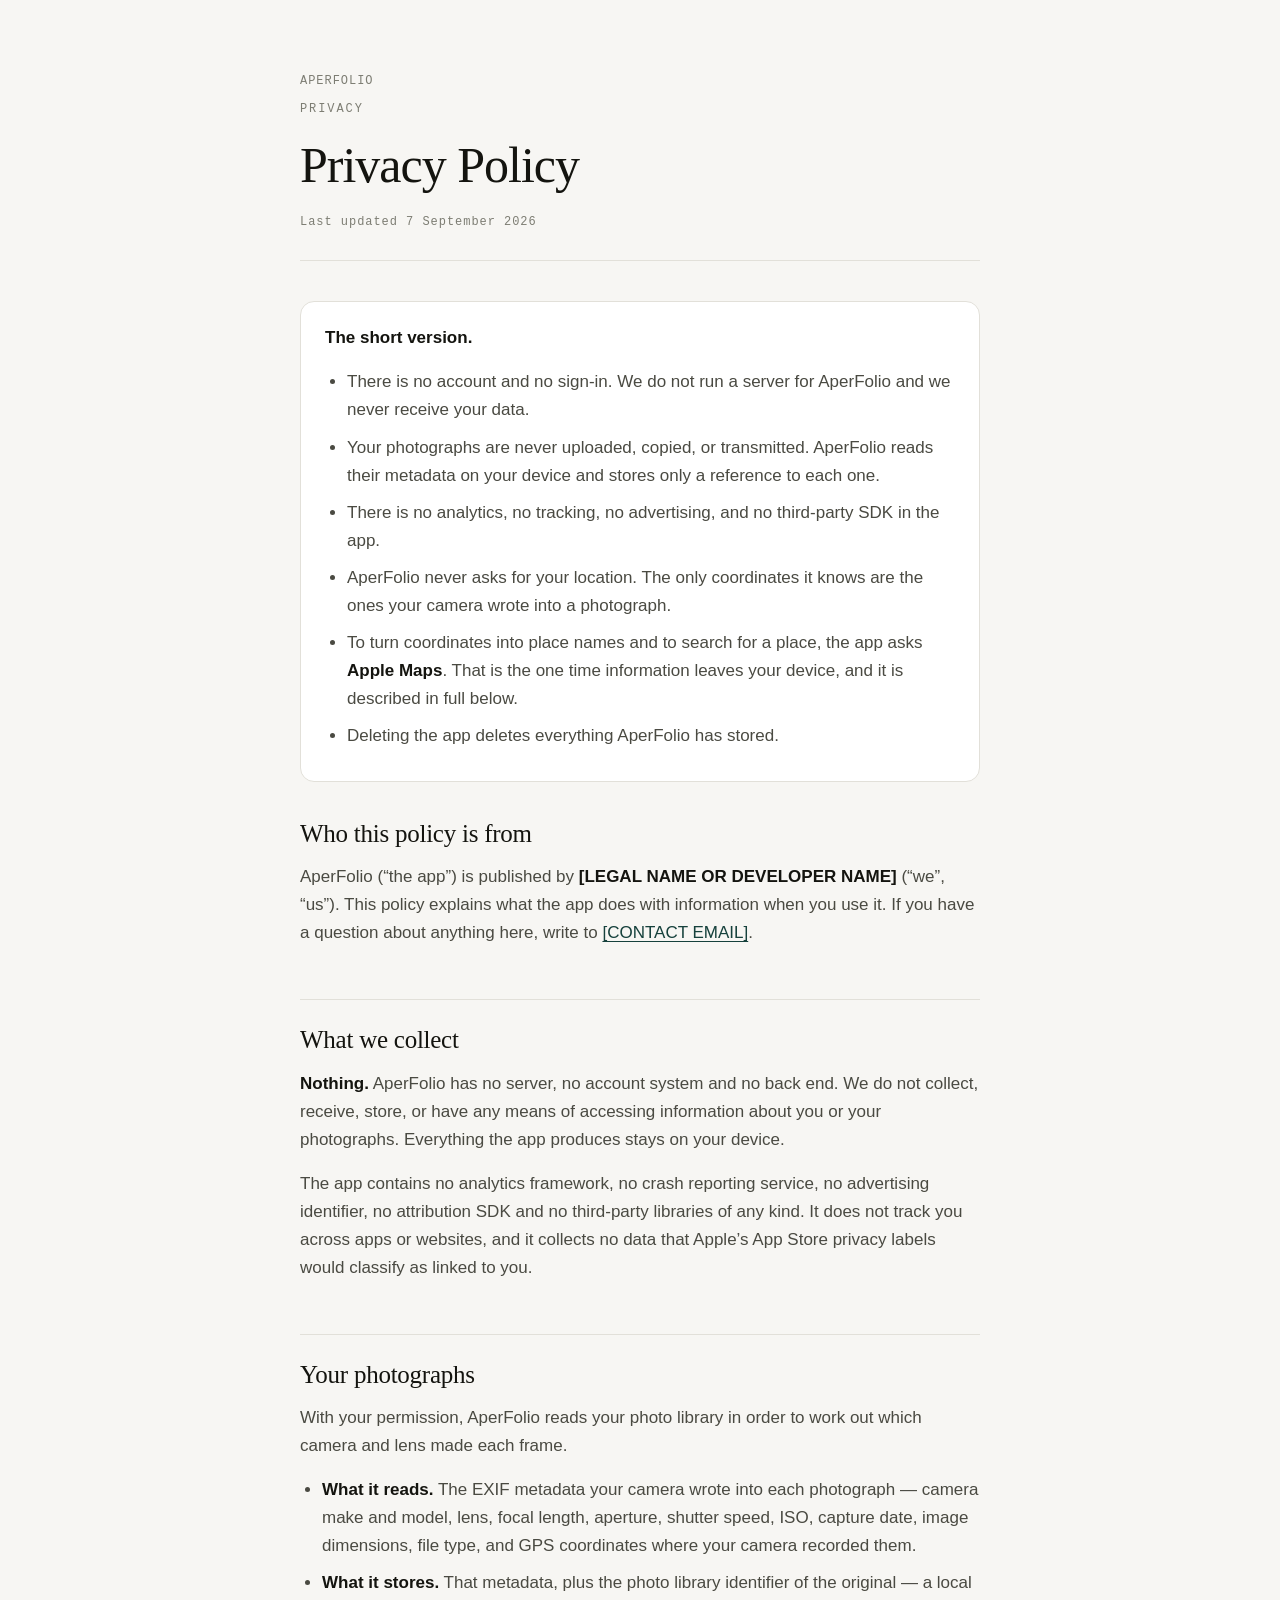
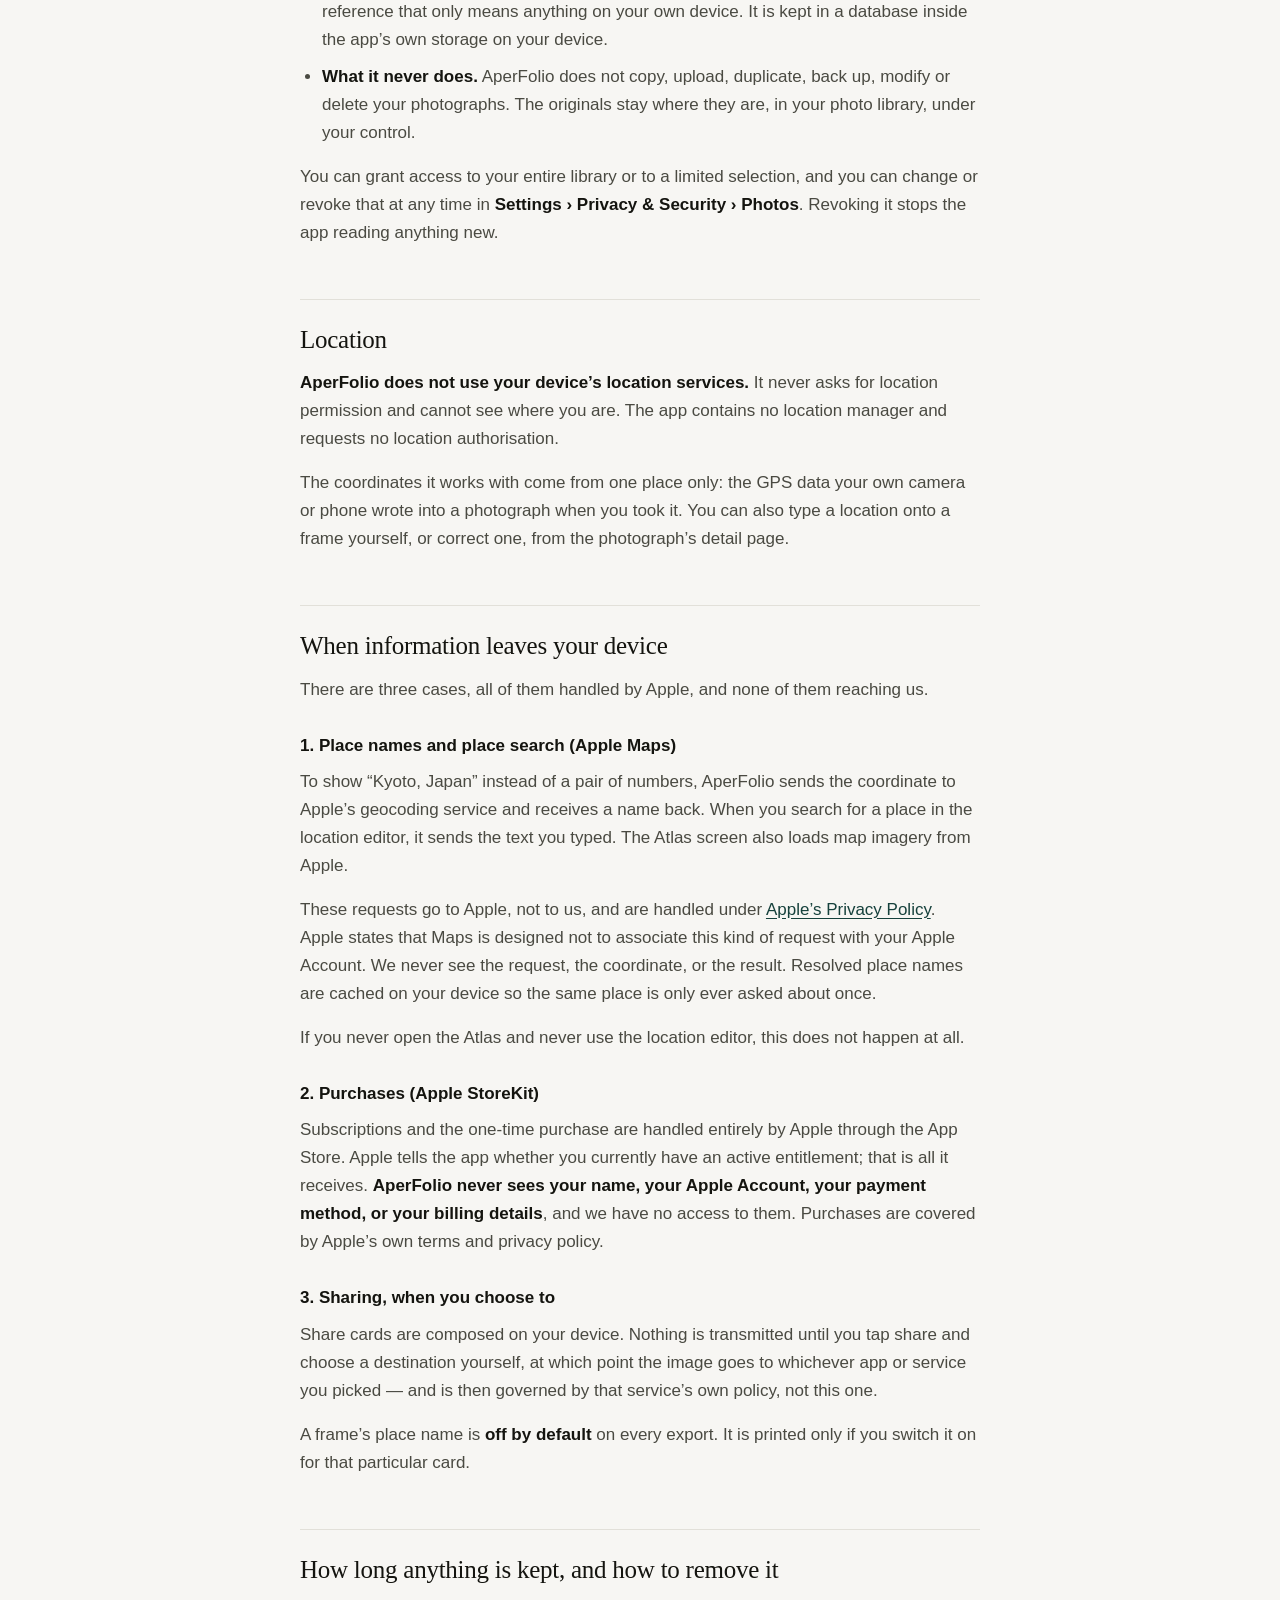
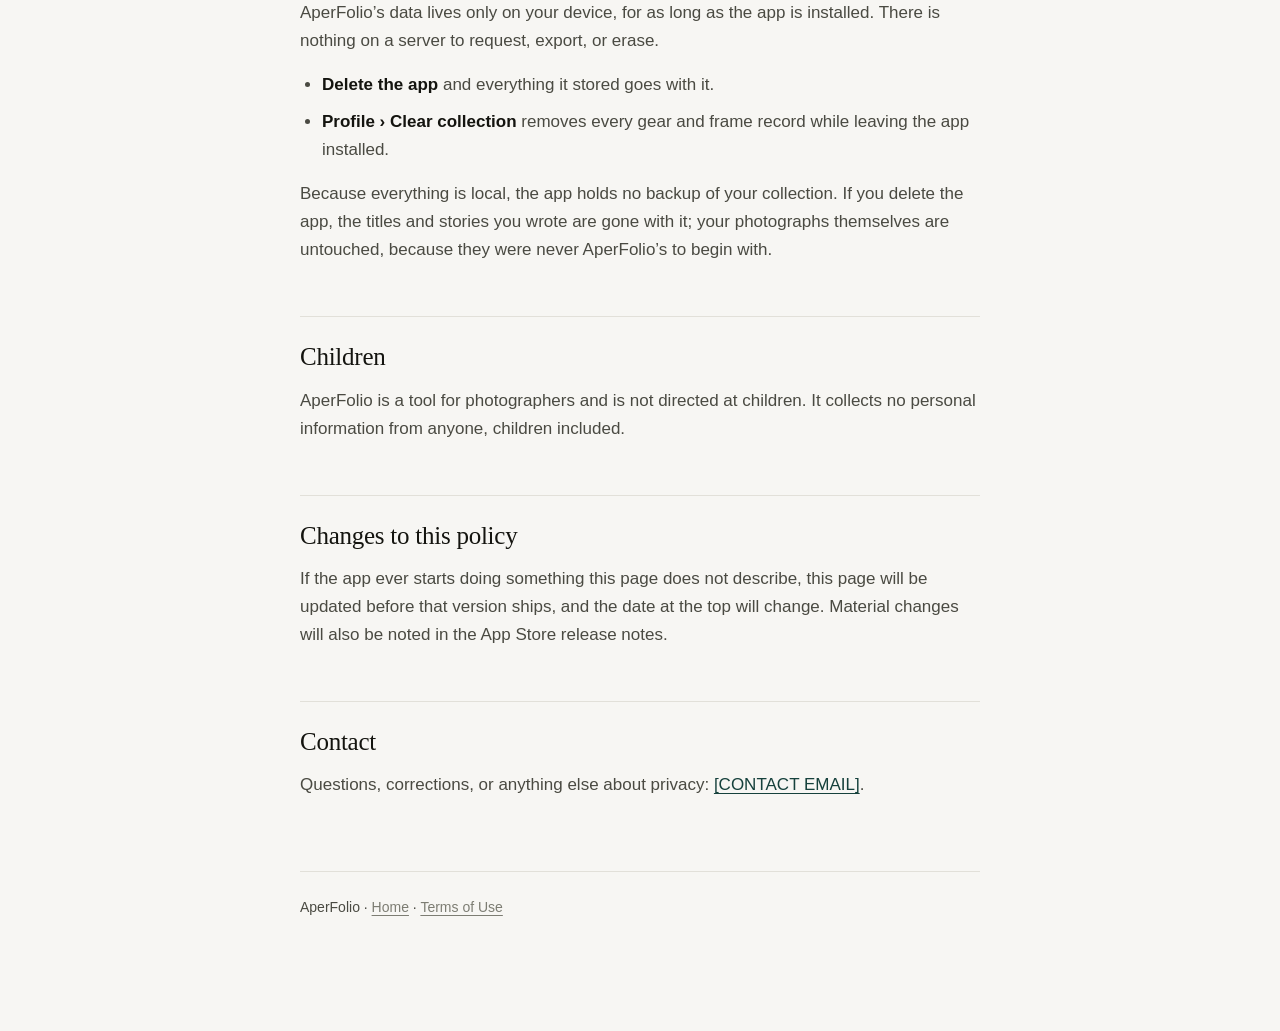
==== privacy.html @ 3537e6a0 "Add privacy policy and terms of use The two pages AperFolio's paywall links to. App Review checks bo" ====
<!doctype html>
<html lang="en">
<head>
<meta charset="utf-8">
<meta name="viewport" content="width=device-width, initial-scale=1">
<title>Privacy Policy — AperFolio</title>
<meta name="description" content="How AperFolio handles your photographs and your data. Nothing is uploaded, and there is no account.">
<link rel="stylesheet" href="style.css">
</head>
<body>
<div class="wrap">

<header class="masthead">
  <nav class="crumbs"><a href="./">AperFolio</a></nav>
  <p class="eyebrow">Privacy</p>
  <h1>Privacy Policy</h1>
  <p class="updated">Last updated 7 September 2026</p>
</header>

<div class="summary">
  <p><strong>The short version.</strong></p>
  <ul>
    <li>There is no account and no sign-in. We do not run a server for AperFolio and we never receive your data.</li>
    <li>Your photographs are never uploaded, copied, or transmitted. AperFolio reads their metadata on your device and stores only a reference to each one.</li>
    <li>There is no analytics, no tracking, no advertising, and no third-party SDK in the app.</li>
    <li>AperFolio never asks for your location. The only coordinates it knows are the ones your camera wrote into a photograph.</li>
    <li>To turn coordinates into place names and to search for a place, the app asks <strong>Apple Maps</strong>. That is the one time information leaves your device, and it is described in full below.</li>
    <li>Deleting the app deletes everything AperFolio has stored.</li>
  </ul>
</div>

<h2>Who this policy is from</h2>
<p>
  AperFolio (“the app”) is published by <strong>[LEGAL NAME OR DEVELOPER NAME]</strong>
  (“we”, “us”). This policy explains what the app does with information when you use it.
  If you have a question about anything here, write to
  <a href="mailto:[CONTACT EMAIL]">[CONTACT EMAIL]</a>.
</p>

<h2>What we collect</h2>
<p>
  <strong>Nothing.</strong> AperFolio has no server, no account system and no
  back end. We do not collect, receive, store, or have any means of accessing
  information about you or your photographs. Everything the app produces stays
  on your device.
</p>
<p>
  The app contains no analytics framework, no crash reporting service, no
  advertising identifier, no attribution SDK and no third-party libraries of
  any kind. It does not track you across apps or websites, and it collects no
  data that Apple’s App Store privacy labels would classify as linked to you.
</p>

<h2>Your photographs</h2>
<p>
  With your permission, AperFolio reads your photo library in order to work out
  which camera and lens made each frame.
</p>
<ul>
  <li>
    <strong>What it reads.</strong> The EXIF metadata your camera wrote into each
    photograph — camera make and model, lens, focal length, aperture, shutter
    speed, ISO, capture date, image dimensions, file type, and GPS coordinates
    where your camera recorded them.
  </li>
  <li>
    <strong>What it stores.</strong> That metadata, plus the photo library
    identifier of the original — a local reference that only means anything on
    your own device. It is kept in a database inside the app’s own storage on
    your device.
  </li>
  <li>
    <strong>What it never does.</strong> AperFolio does not copy, upload,
    duplicate, back up, modify or delete your photographs. The originals stay
    where they are, in your photo library, under your control.
  </li>
</ul>
<p>
  You can grant access to your entire library or to a limited selection, and you
  can change or revoke that at any time in <strong>Settings › Privacy &amp;
  Security › Photos</strong>. Revoking it stops the app reading anything new.
</p>

<h2>Location</h2>
<p>
  <strong>AperFolio does not use your device’s location services.</strong> It
  never asks for location permission and cannot see where you are. The app
  contains no location manager and requests no location authorisation.
</p>
<p>
  The coordinates it works with come from one place only: the GPS data your own
  camera or phone wrote into a photograph when you took it. You can also type a
  location onto a frame yourself, or correct one, from the photograph’s detail
  page.
</p>

<h2>When information leaves your device</h2>
<p>
  There are three cases, all of them handled by Apple, and none of them
  reaching us.
</p>

<h3>1. Place names and place search (Apple Maps)</h3>
<p>
  To show “Kyoto, Japan” instead of a pair of numbers, AperFolio sends the
  coordinate to Apple’s geocoding service and receives a name back. When you
  search for a place in the location editor, it sends the text you typed. The
  Atlas screen also loads map imagery from Apple.
</p>
<p>
  These requests go to Apple, not to us, and are handled under
  <a href="https://www.apple.com/legal/privacy/" rel="noopener">Apple’s Privacy
  Policy</a>. Apple states that Maps is designed not to associate this kind of
  request with your Apple Account. We never see the request, the coordinate, or
  the result. Resolved place names are cached on your device so the same place
  is only ever asked about once.
</p>
<p>
  If you never open the Atlas and never use the location editor, this does not
  happen at all.
</p>

<h3>2. Purchases (Apple StoreKit)</h3>
<p>
  Subscriptions and the one-time purchase are handled entirely by Apple through
  the App Store. Apple tells the app whether you currently have an active
  entitlement; that is all it receives. <strong>AperFolio never sees your name,
  your Apple Account, your payment method, or your billing details</strong>, and
  we have no access to them. Purchases are covered by Apple’s own terms and
  privacy policy.
</p>

<h3>3. Sharing, when you choose to</h3>
<p>
  Share cards are composed on your device. Nothing is transmitted until you tap
  share and choose a destination yourself, at which point the image goes to
  whichever app or service you picked — and is then governed by that service’s
  own policy, not this one.
</p>
<p>
  A frame’s place name is <strong>off by default</strong> on every export. It is
  printed only if you switch it on for that particular card.
</p>

<h2>How long anything is kept, and how to remove it</h2>
<p>
  AperFolio’s data lives only on your device, for as long as the app is
  installed. There is nothing on a server to request, export, or erase.
</p>
<ul>
  <li><strong>Delete the app</strong> and everything it stored goes with it.</li>
  <li><strong>Profile › Clear collection</strong> removes every gear and frame
      record while leaving the app installed.</li>
</ul>
<p>
  Because everything is local, the app holds no backup of your collection. If
  you delete the app, the titles and stories you wrote are gone with it; your
  photographs themselves are untouched, because they were never AperFolio’s to
  begin with.
</p>

<h2>Children</h2>
<p>
  AperFolio is a tool for photographers and is not directed at children. It
  collects no personal information from anyone, children included.
</p>

<h2>Changes to this policy</h2>
<p>
  If the app ever starts doing something this page does not describe, this page
  will be updated before that version ships, and the date at the top will
  change. Material changes will also be noted in the App Store release notes.
</p>

<h2>Contact</h2>
<p>
  Questions, corrections, or anything else about privacy:
  <a href="mailto:[CONTACT EMAIL]">[CONTACT EMAIL]</a>.
</p>

<footer>
  <p>
    AperFolio · <a href="./">Home</a> · <a href="terms.html">Terms of Use</a>
  </p>
</footer>

</div>
</body>
</html>
---- style.css ----
/* AperFolio — legal pages.
   One stylesheet for all three, kept close to the app's register: a serif for
   the headings, a mono for the eyebrows, and a warm paper ground. */

:root {
    color-scheme: light dark;
    --bg: #f7f6f3;
    --surface: #ffffff;
    --ink: #14140f;
    --ink-secondary: #4a4a42;
    --ink-tertiary: #7d7d73;
    --rule: #e2e0d9;
    --accent: #16413c;
    --serif: "New York", ui-serif, Georgia, "Times New Roman", serif;
    --sans: -apple-system, BlinkMacSystemFont, "SF Pro Text", "Segoe UI", Roboto, sans-serif;
    --mono: ui-monospace, "SF Mono", SFMono-Regular, Menlo, Consolas, monospace;
}

@media (prefers-color-scheme: dark) {
    :root {
        --bg: #14140f;
        --surface: #1c1c17;
        --ink: #f2f1ec;
        --ink-secondary: #bfbdb4;
        --ink-tertiary: #8b8980;
        --rule: #2e2e27;
        --accent: #8fd3c6;
    }
}

* { box-sizing: border-box; }

html { -webkit-text-size-adjust: 100%; }

body {
    margin: 0;
    padding: 0 20px 96px;
    background: var(--bg);
    color: var(--ink);
    font-family: var(--sans);
    font-size: 17px;
    line-height: 1.65;
    -webkit-font-smoothing: antialiased;
}

.wrap { max-width: 680px; margin: 0 auto; }

header.masthead {
    padding: 72px 0 28px;
    border-bottom: 1px solid var(--rule);
    margin-bottom: 40px;
}

.eyebrow {
    font-family: var(--mono);
    font-size: 12px;
    letter-spacing: 0.16em;
    text-transform: uppercase;
    color: var(--ink-tertiary);
    margin: 0 0 18px;
}

h1 {
    font-family: var(--serif);
    font-weight: 400;
    font-size: clamp(34px, 7vw, 50px);
    line-height: 1.1;
    letter-spacing: -0.02em;
    margin: 0;
}

h2 {
    font-family: var(--serif);
    font-weight: 400;
    font-size: 25px;
    line-height: 1.25;
    letter-spacing: -0.01em;
    margin: 52px 0 14px;
    padding-top: 24px;
    border-top: 1px solid var(--rule);
}

h2:first-of-type { border-top: none; padding-top: 0; margin-top: 36px; }

h3 {
    font-family: var(--sans);
    font-weight: 600;
    font-size: 17px;
    margin: 28px 0 8px;
}

p, li { color: var(--ink-secondary); }
p { margin: 0 0 16px; }

ul { padding-left: 22px; margin: 0 0 16px; }
li { margin-bottom: 9px; }

strong { color: var(--ink); font-weight: 600; }

a { color: var(--accent); text-underline-offset: 3px; }
a:hover { text-decoration-thickness: 2px; }

/* The plain-language summary that opens each policy. */
.summary {
    background: var(--surface);
    border: 1px solid var(--rule);
    border-radius: 14px;
    padding: 22px 24px;
    margin: 0 0 8px;
}
.summary p:last-child { margin-bottom: 0; }
.summary ul { margin-bottom: 0; }

.updated {
    font-family: var(--mono);
    font-size: 12px;
    letter-spacing: 0.08em;
    color: var(--ink-tertiary);
    margin: 20px 0 0;
}

footer {
    margin-top: 72px;
    padding-top: 24px;
    border-top: 1px solid var(--rule);
    font-size: 14px;
    color: var(--ink-tertiary);
}
footer a { color: var(--ink-tertiary); }

nav.crumbs {
    font-family: var(--mono);
    font-size: 12px;
    letter-spacing: 0.08em;
    text-transform: uppercase;
    margin-bottom: 8px;
}
nav.crumbs a { color: var(--ink-tertiary); text-decoration: none; }
nav.crumbs a:hover { text-decoration: underline; }

/* Index page cards. */
.cards { display: grid; gap: 14px; margin-top: 34px; }
.card {
    display: block;
    background: var(--surface);
    border: 1px solid var(--rule);
    border-radius: 14px;
    padding: 22px 24px;
    text-decoration: none;
    color: inherit;
}
.card:hover { border-color: var(--ink-tertiary); }
.card .t { font-weight: 600; font-size: 18px; margin-bottom: 4px; color: var(--ink); }
.card .d { color: var(--ink-secondary); font-size: 15px; }
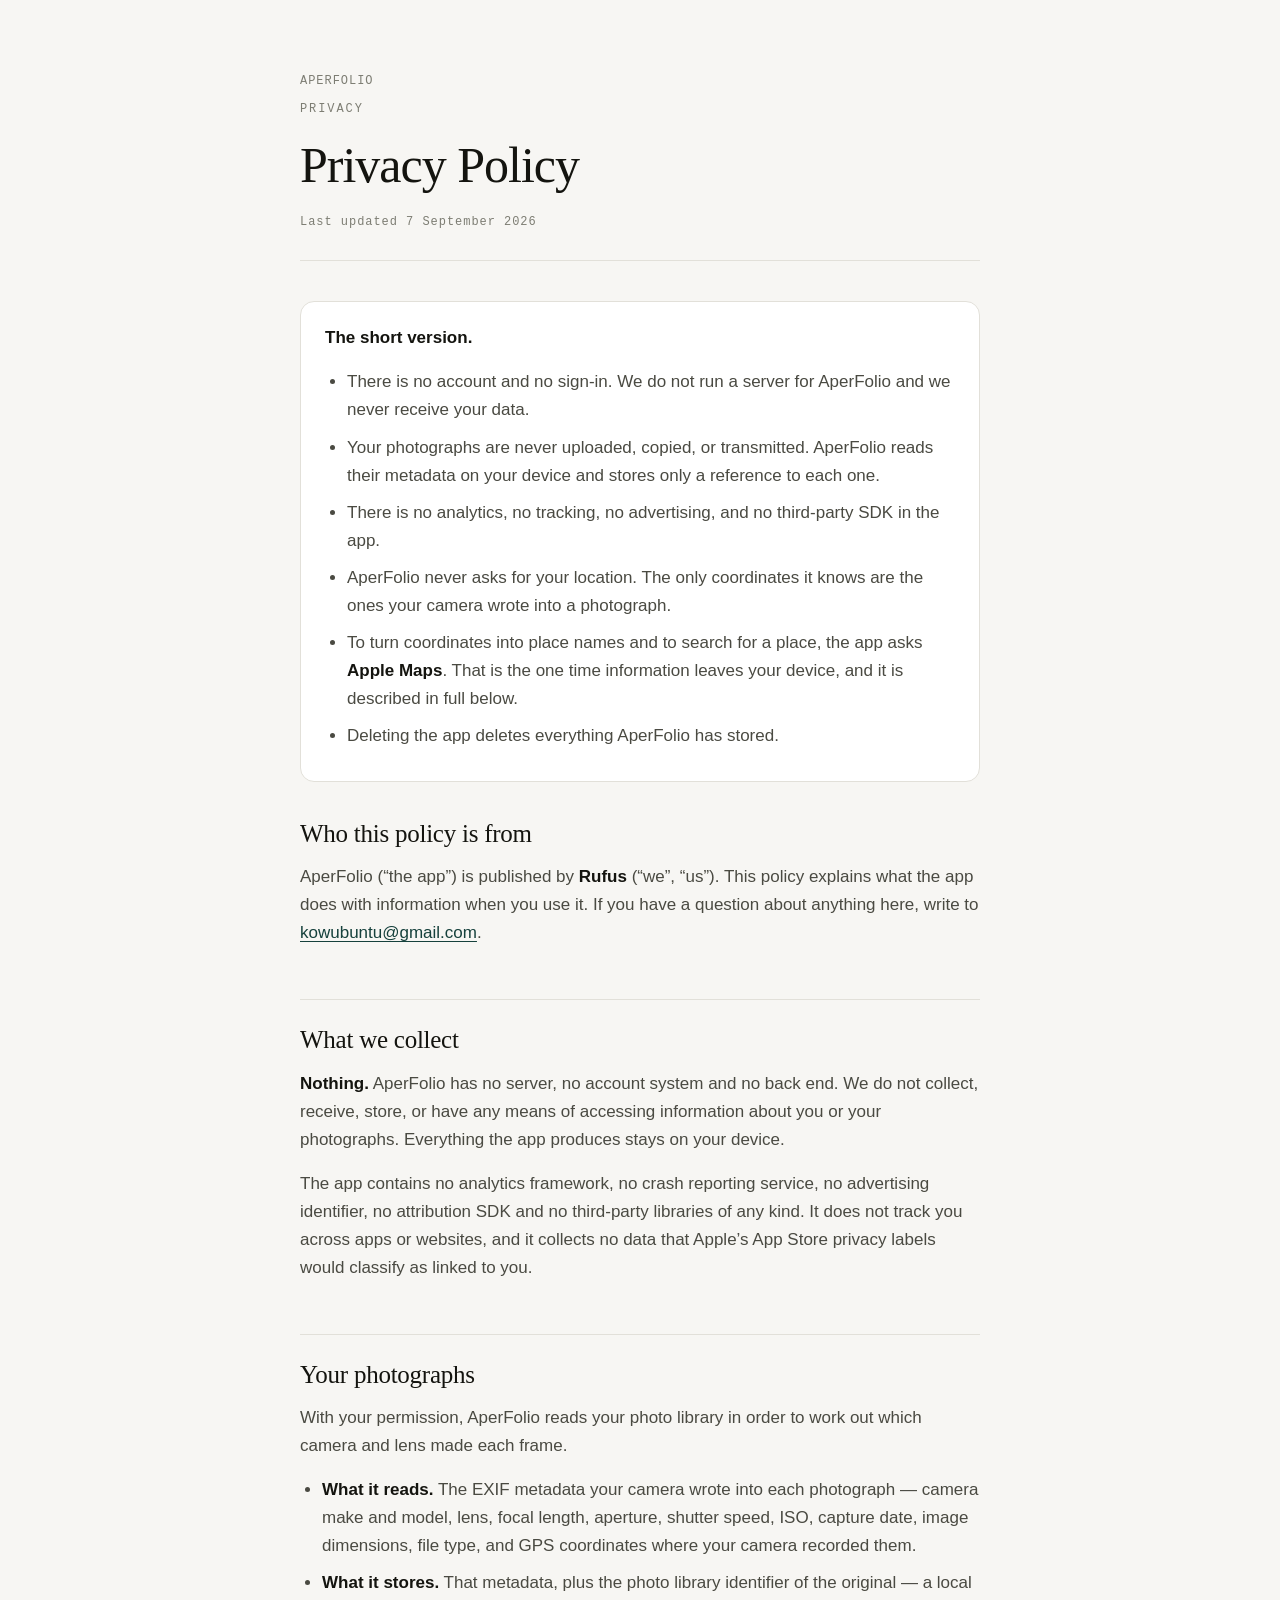
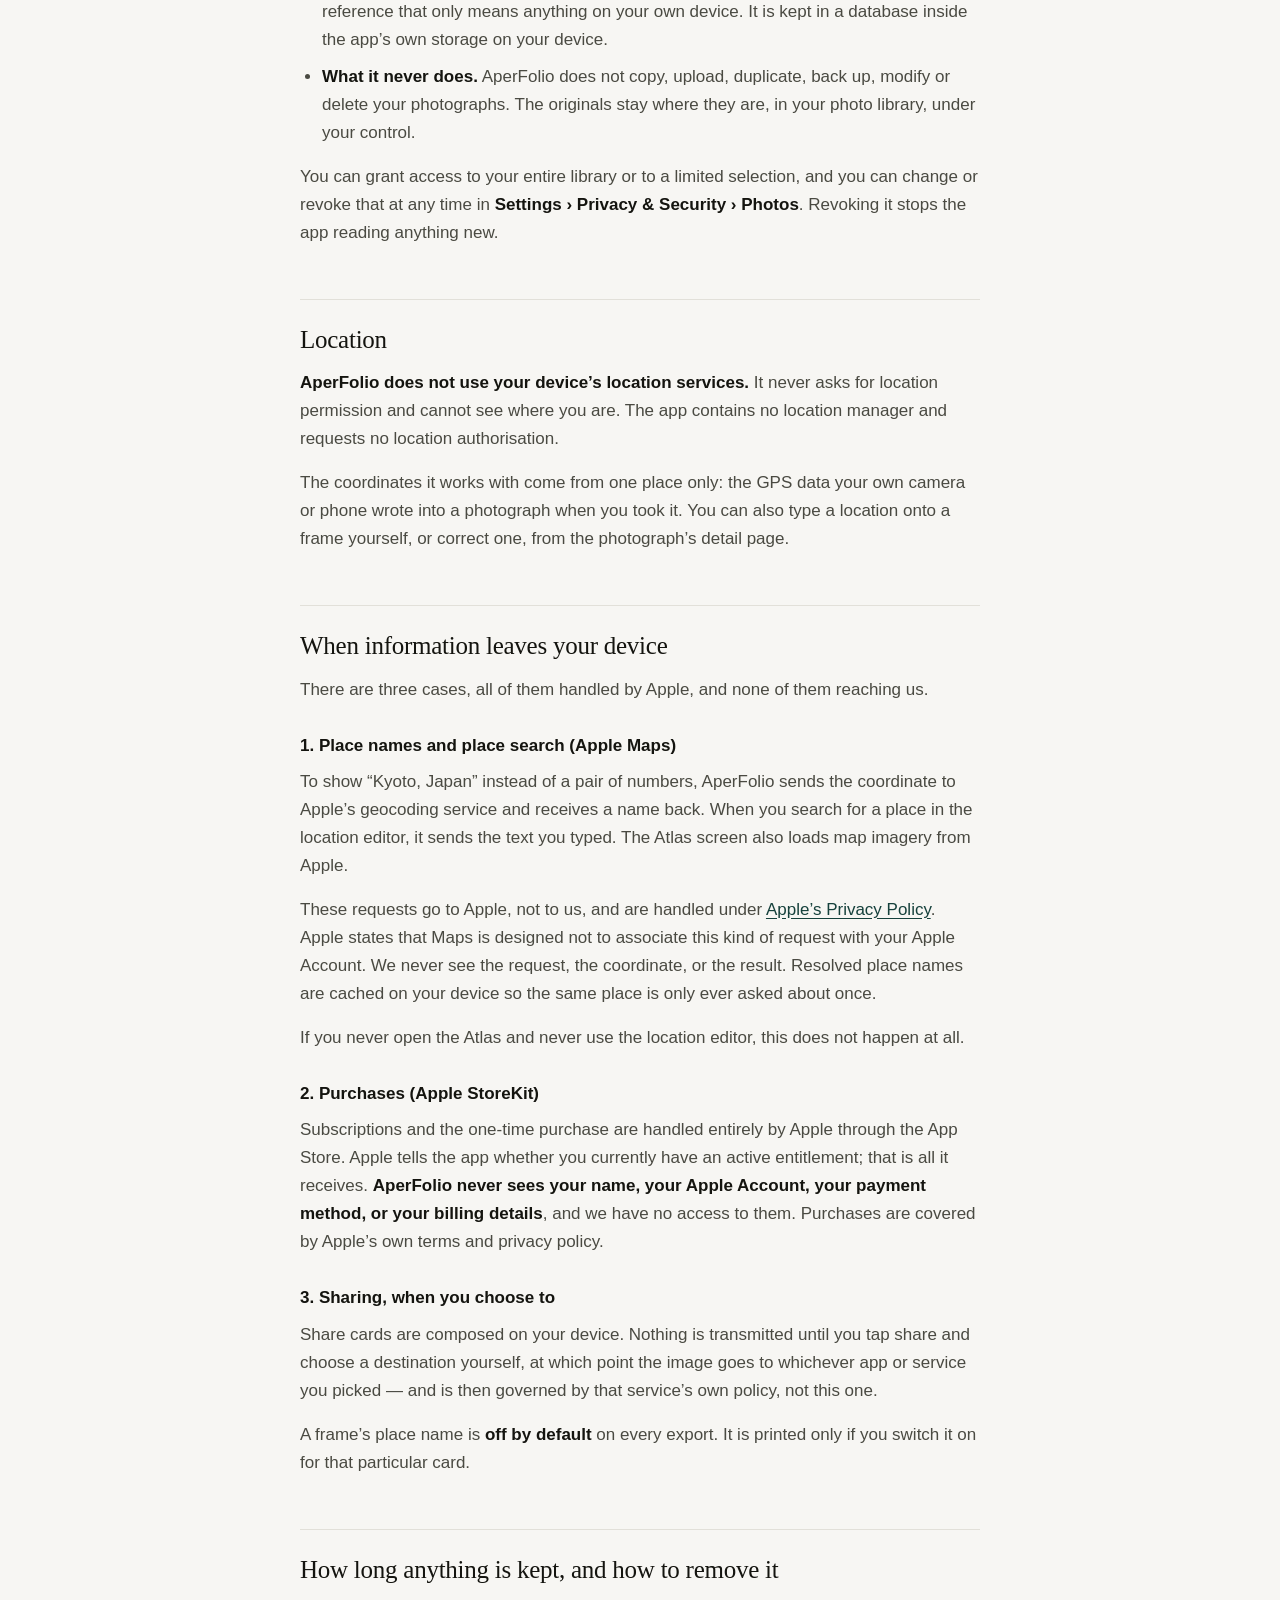
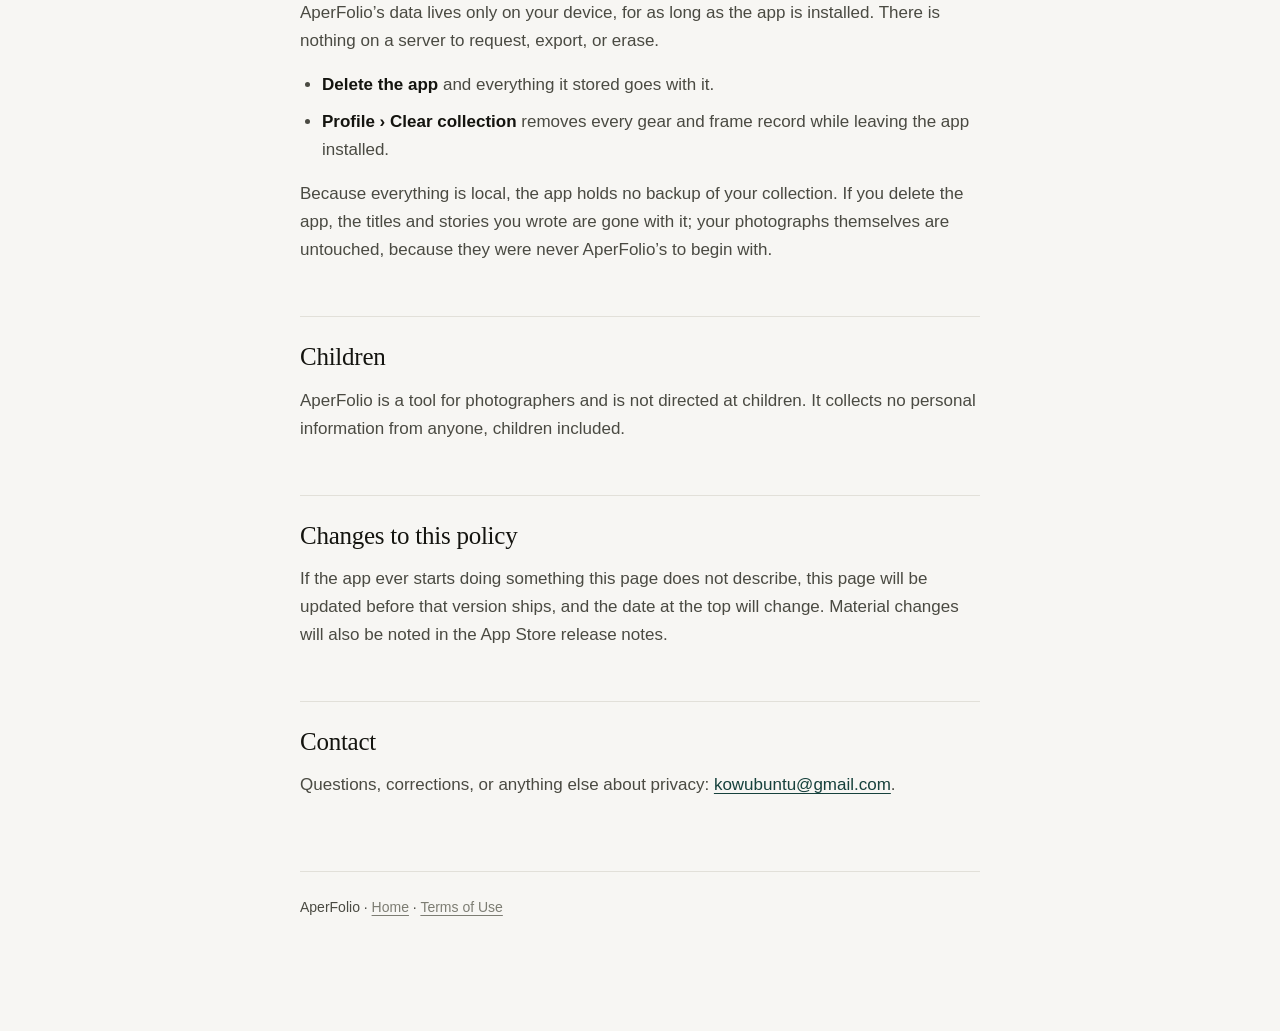
==== commit 0fb6ddf4: "Fill the publisher, contact address and governing law Rufus, kowubuntu@gmail.com, and England and Wa" ====
--- a/privacy.html
+++ b/privacy.html
@@ -31,10 +31,10 @@
 
 <h2>Who this policy is from</h2>
 <p>
-  AperFolio (“the app”) is published by <strong>[LEGAL NAME OR DEVELOPER NAME]</strong>
+  AperFolio (“the app”) is published by <strong>Rufus</strong>
   (“we”, “us”). This policy explains what the app does with information when you use it.
   If you have a question about anything here, write to
-  <a href="mailto:[CONTACT EMAIL]">[CONTACT EMAIL]</a>.
+  <a href="mailto:kowubuntu@gmail.com">kowubuntu@gmail.com</a>.
 </p>
 
 <h2>What we collect</h2>
@@ -175,7 +175,7 @@
 <h2>Contact</h2>
 <p>
   Questions, corrections, or anything else about privacy:
-  <a href="mailto:[CONTACT EMAIL]">[CONTACT EMAIL]</a>.
+  <a href="mailto:kowubuntu@gmail.com">kowubuntu@gmail.com</a>.
 </p>
 
 <footer>
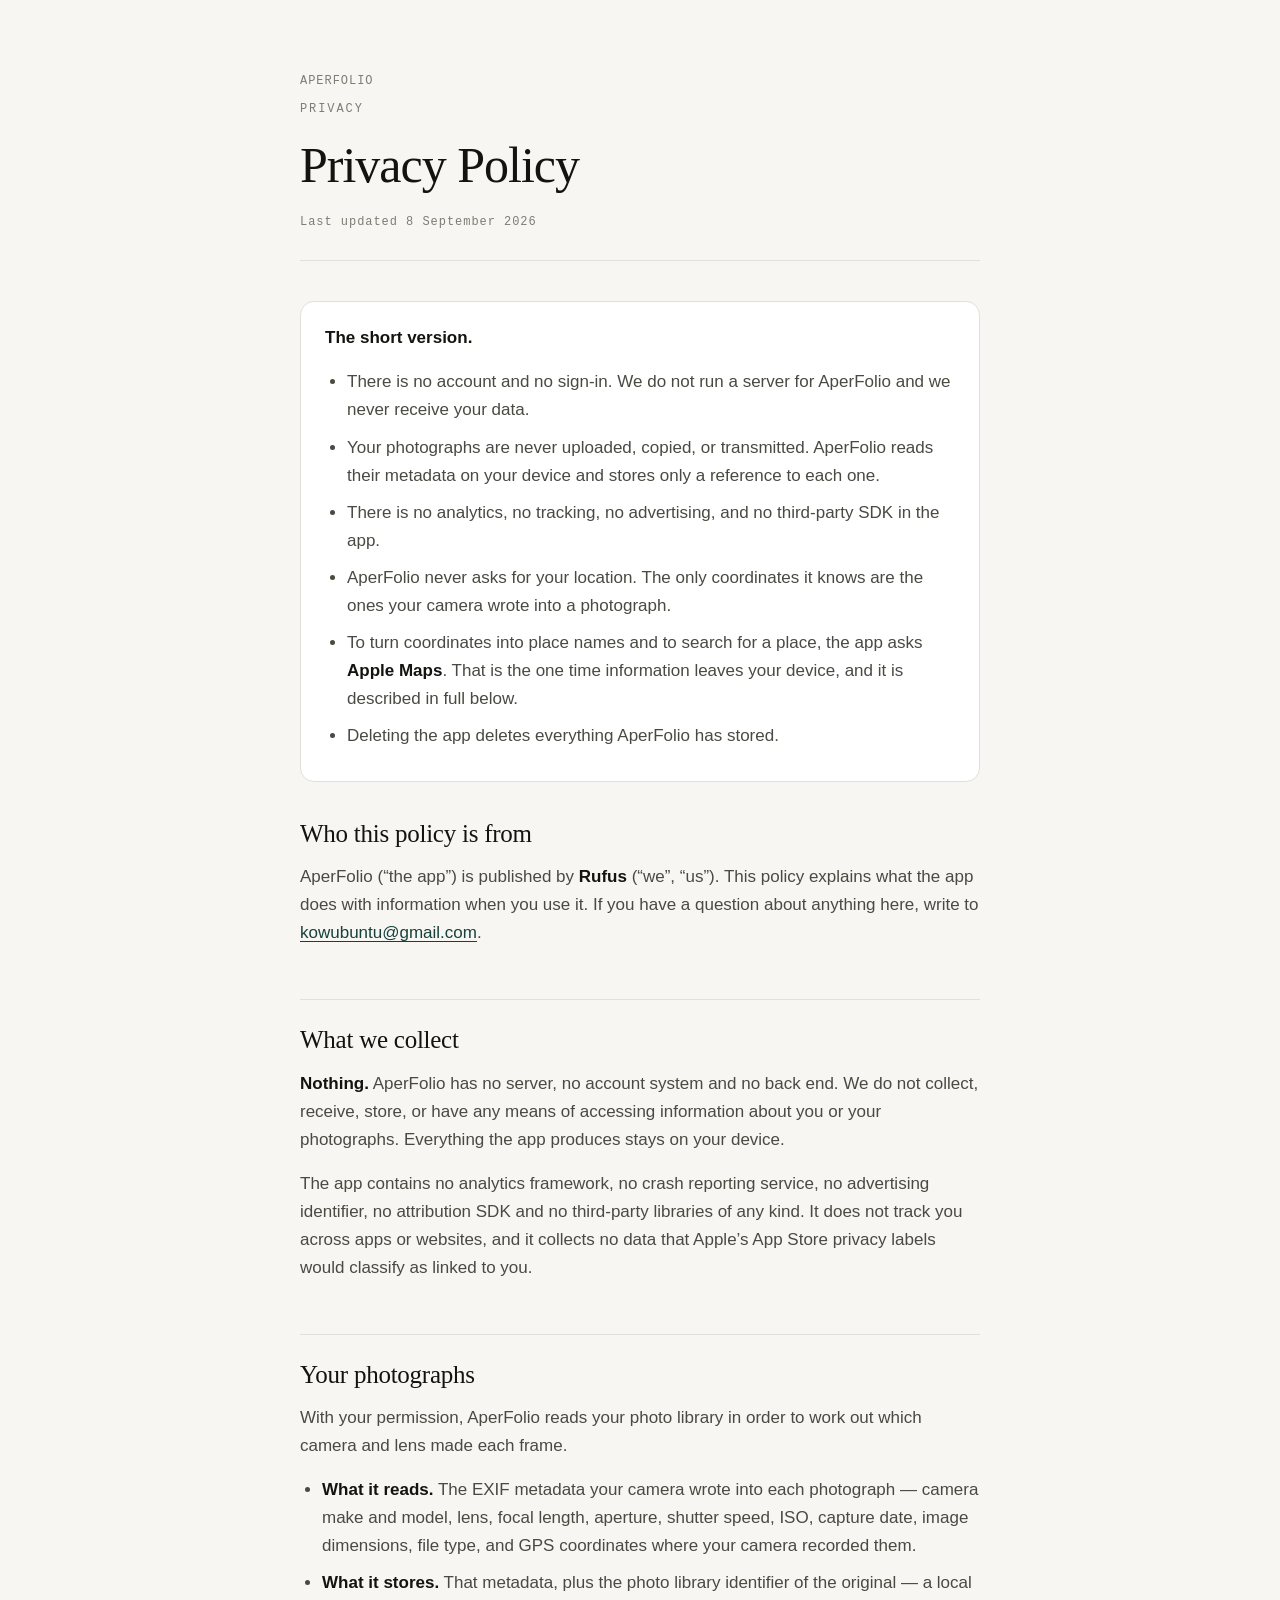
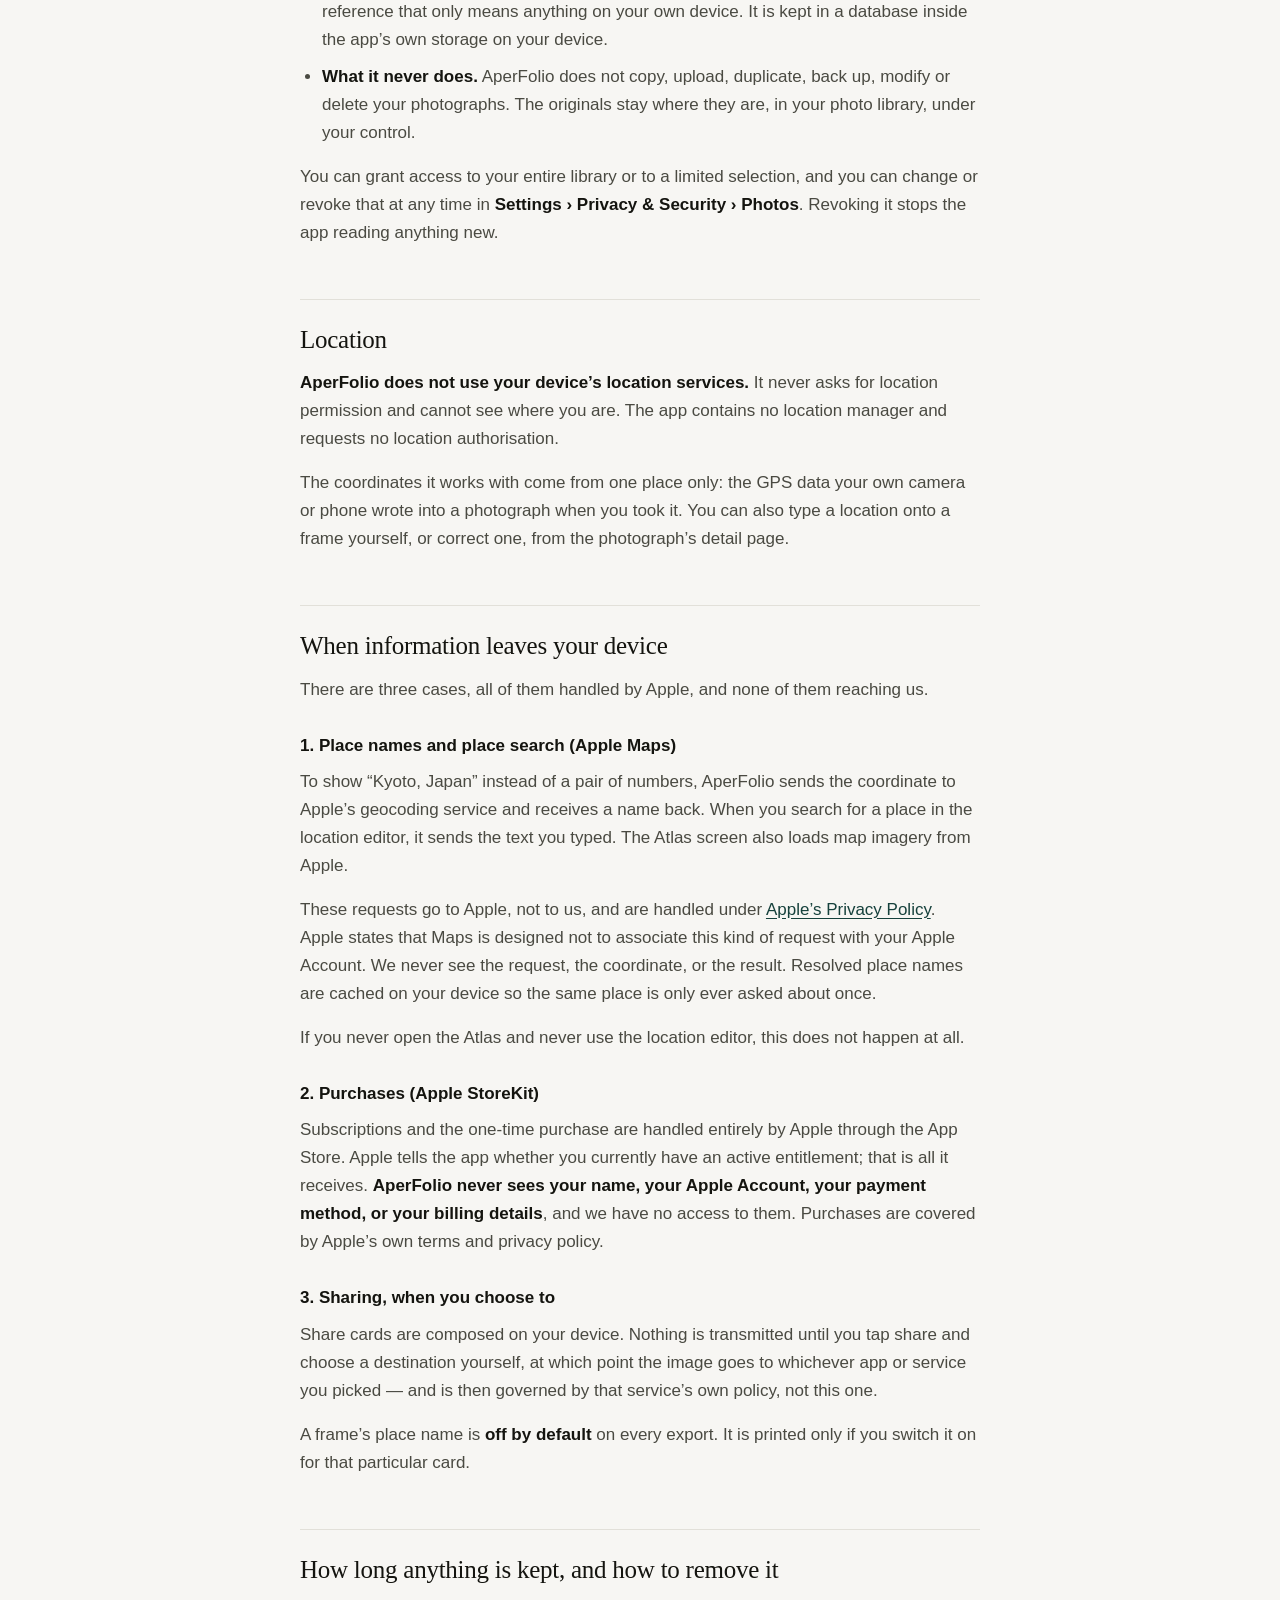
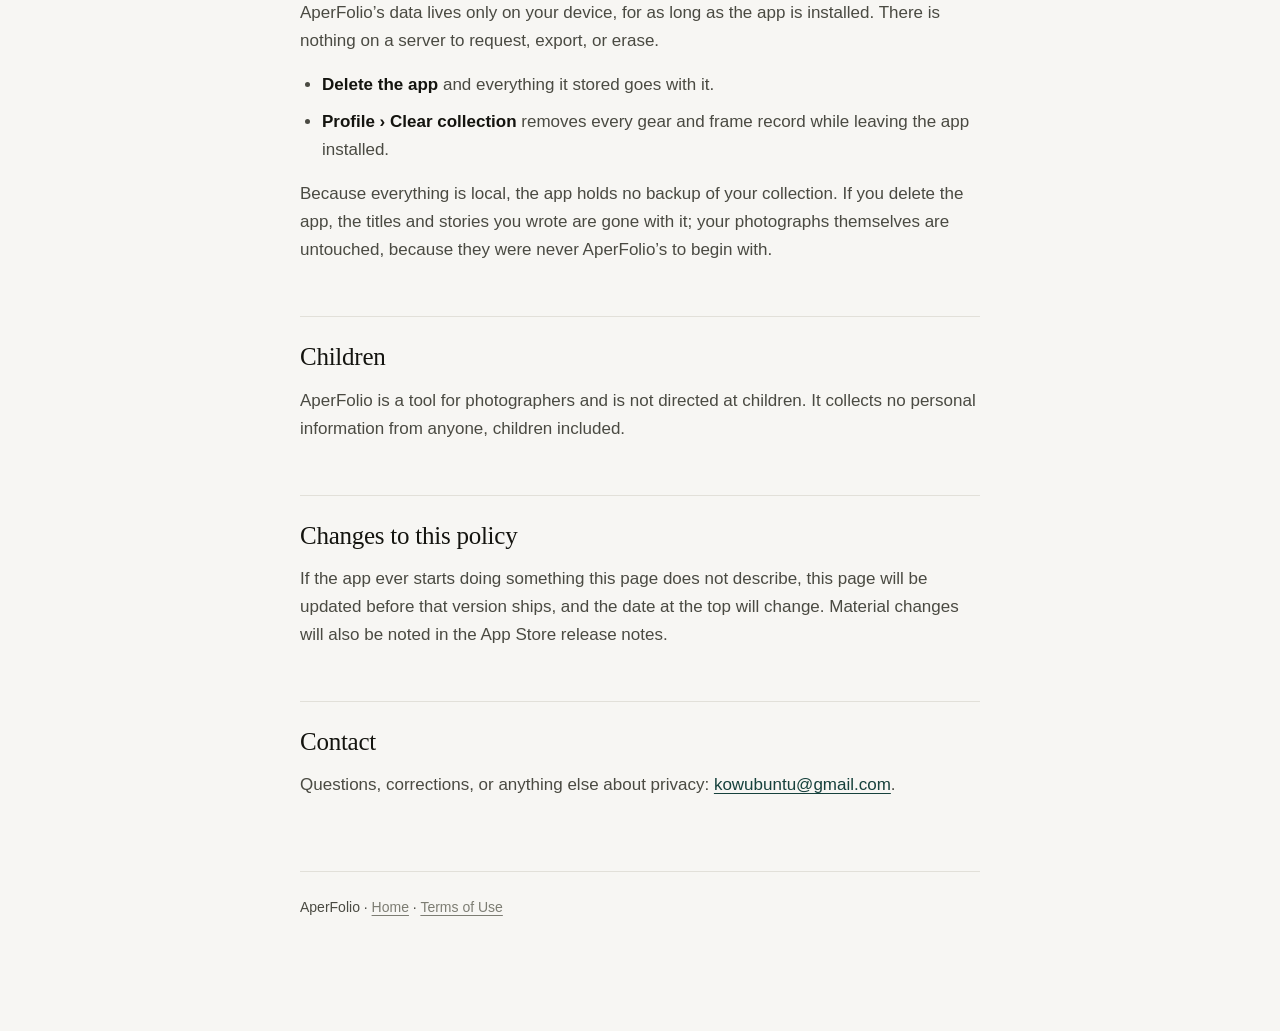
==== commit a32958f9: "Rewrite the purchase terms for a subscription-only app The 300-photograph free tier is gone. A subsc" ====
--- a/privacy.html
+++ b/privacy.html
@@ -14,7 +14,7 @@
   <nav class="crumbs"><a href="./">AperFolio</a></nav>
   <p class="eyebrow">Privacy</p>
   <h1>Privacy Policy</h1>
-  <p class="updated">Last updated 7 September 2026</p>
+  <p class="updated">Last updated 8 September 2026</p>
 </header>
 
 <div class="summary">
